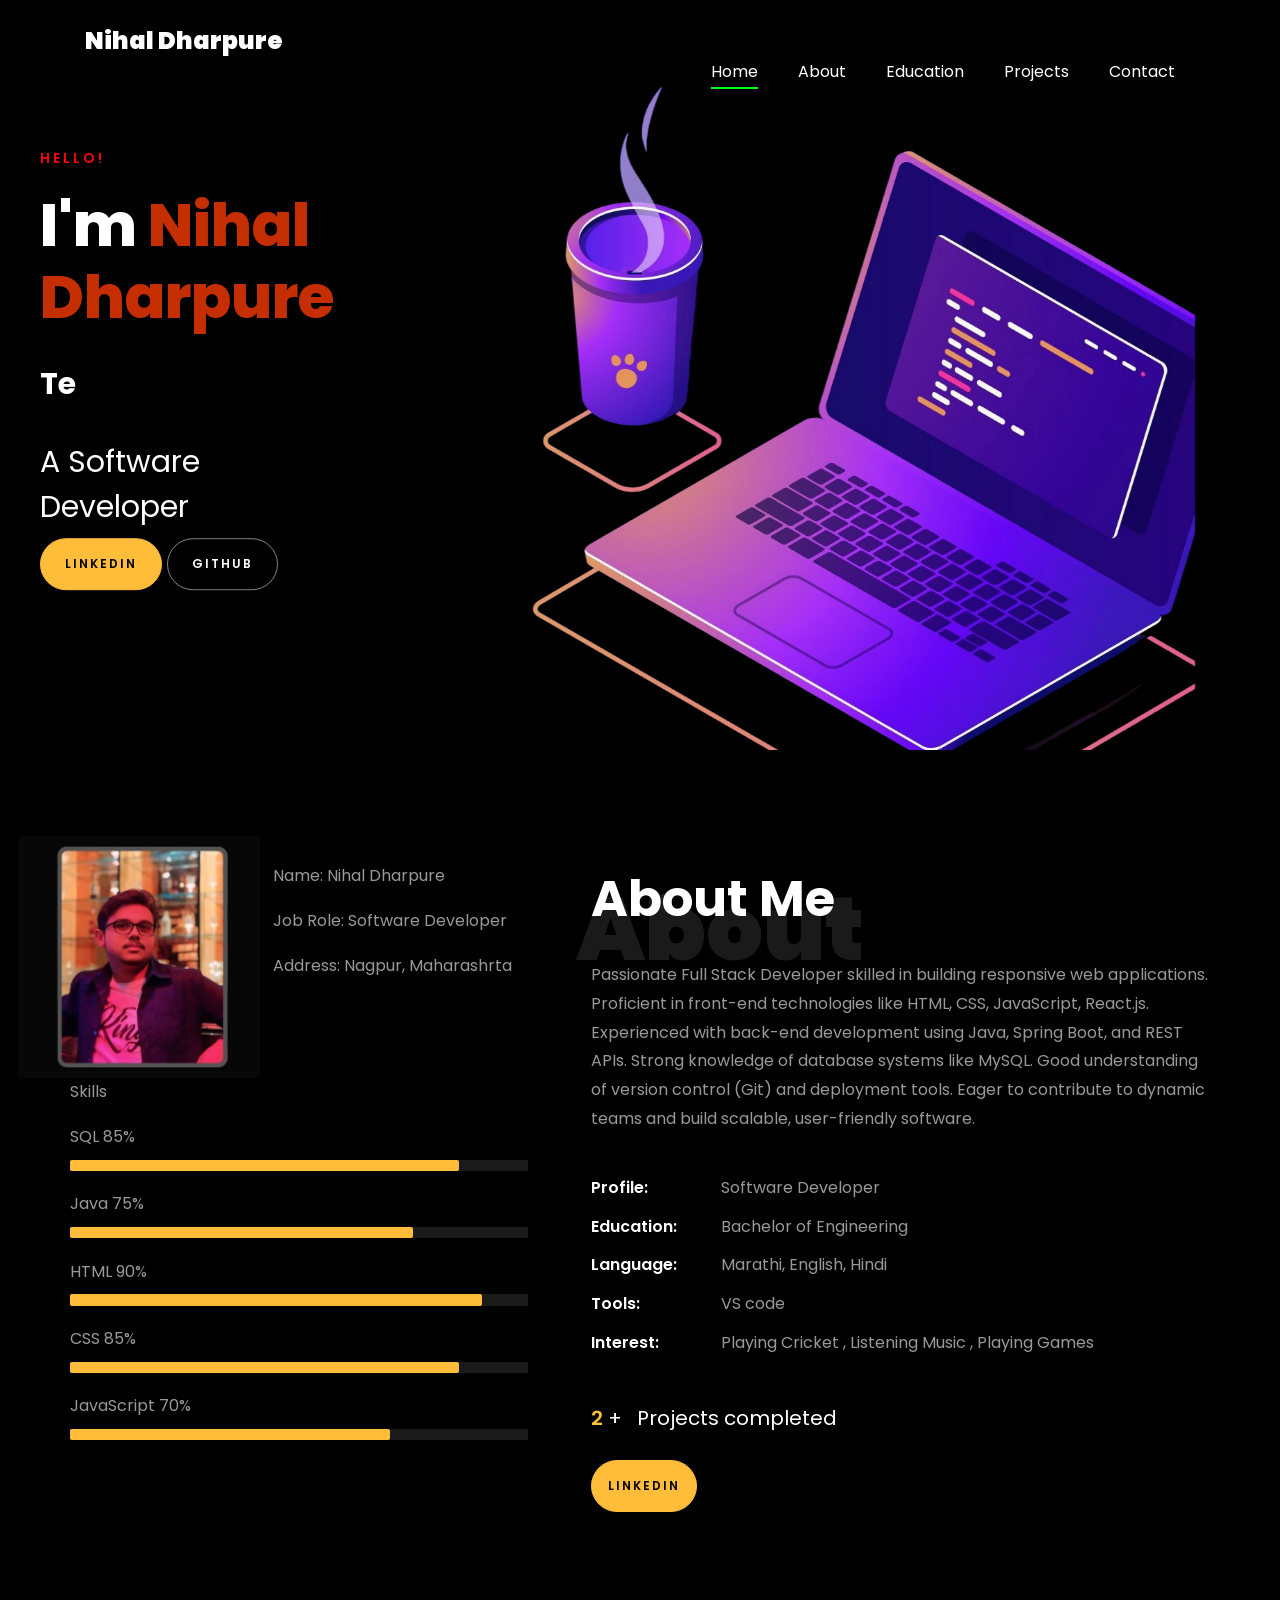
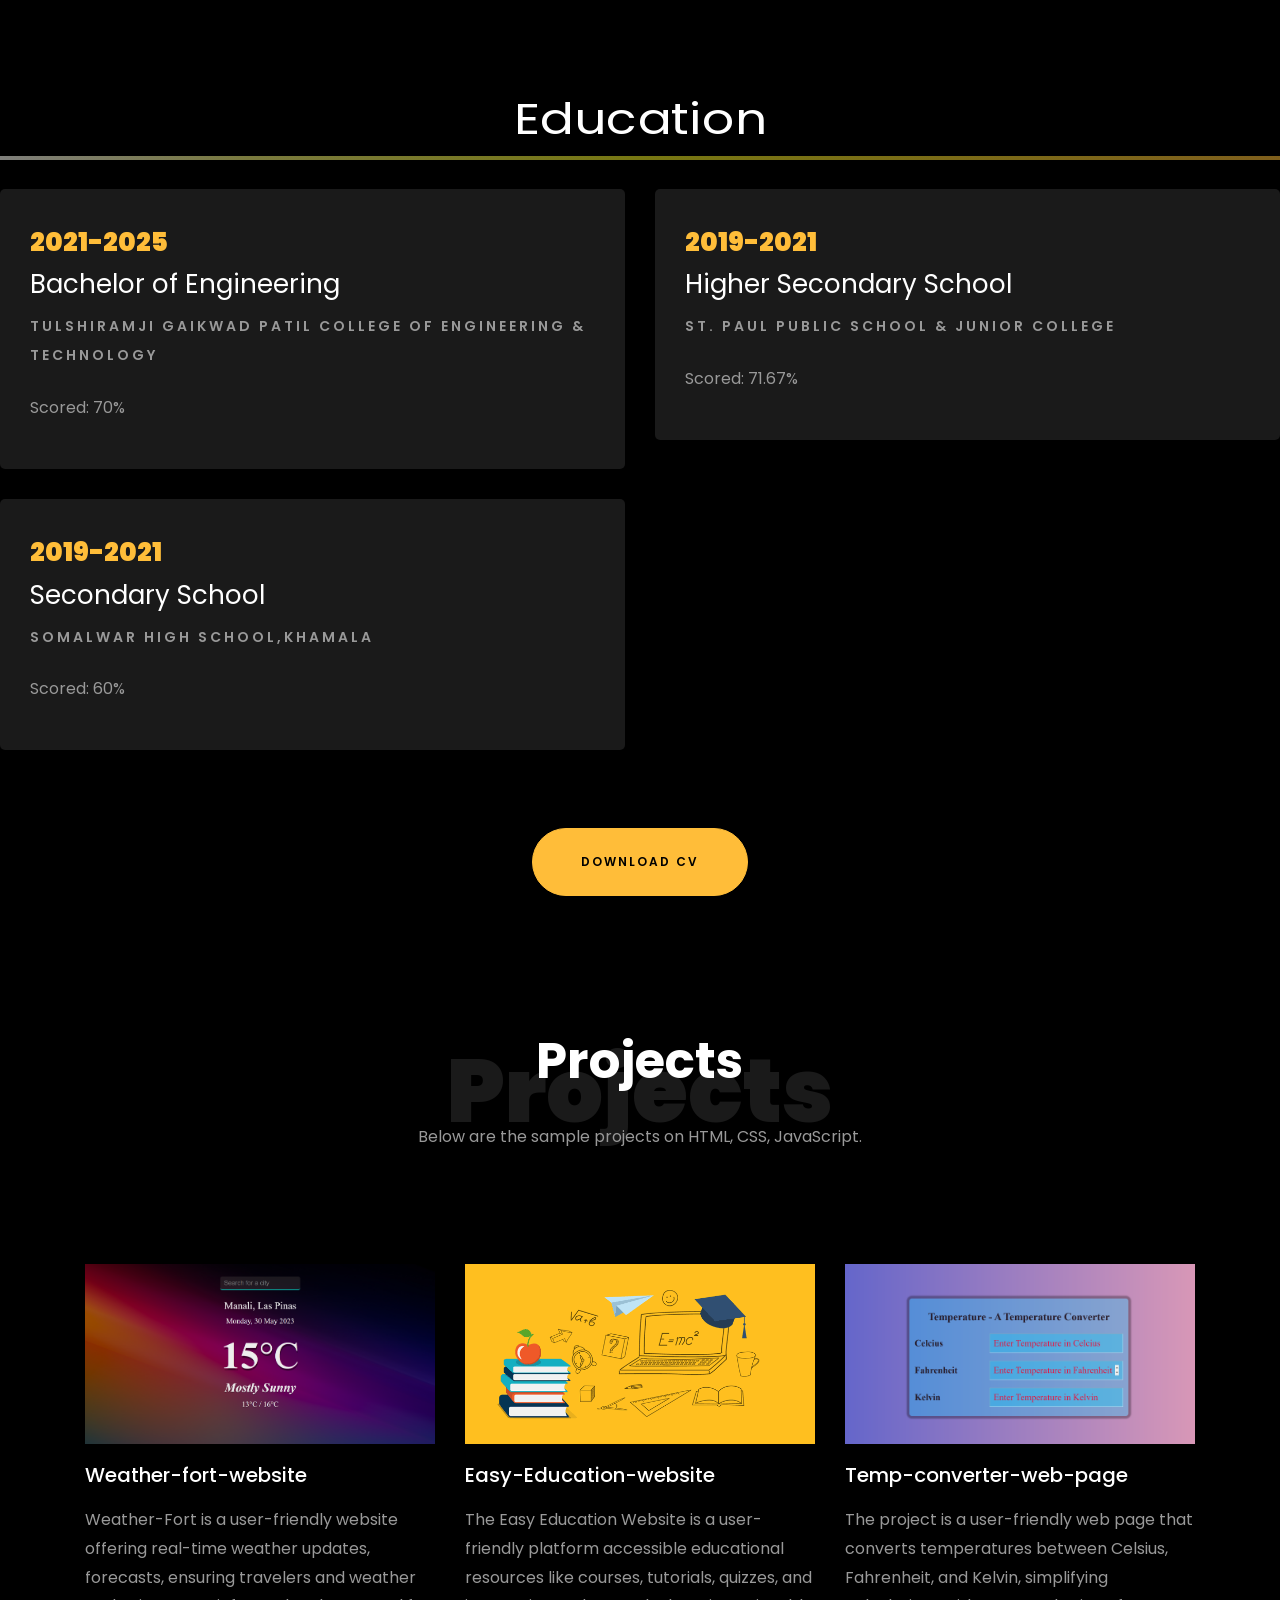
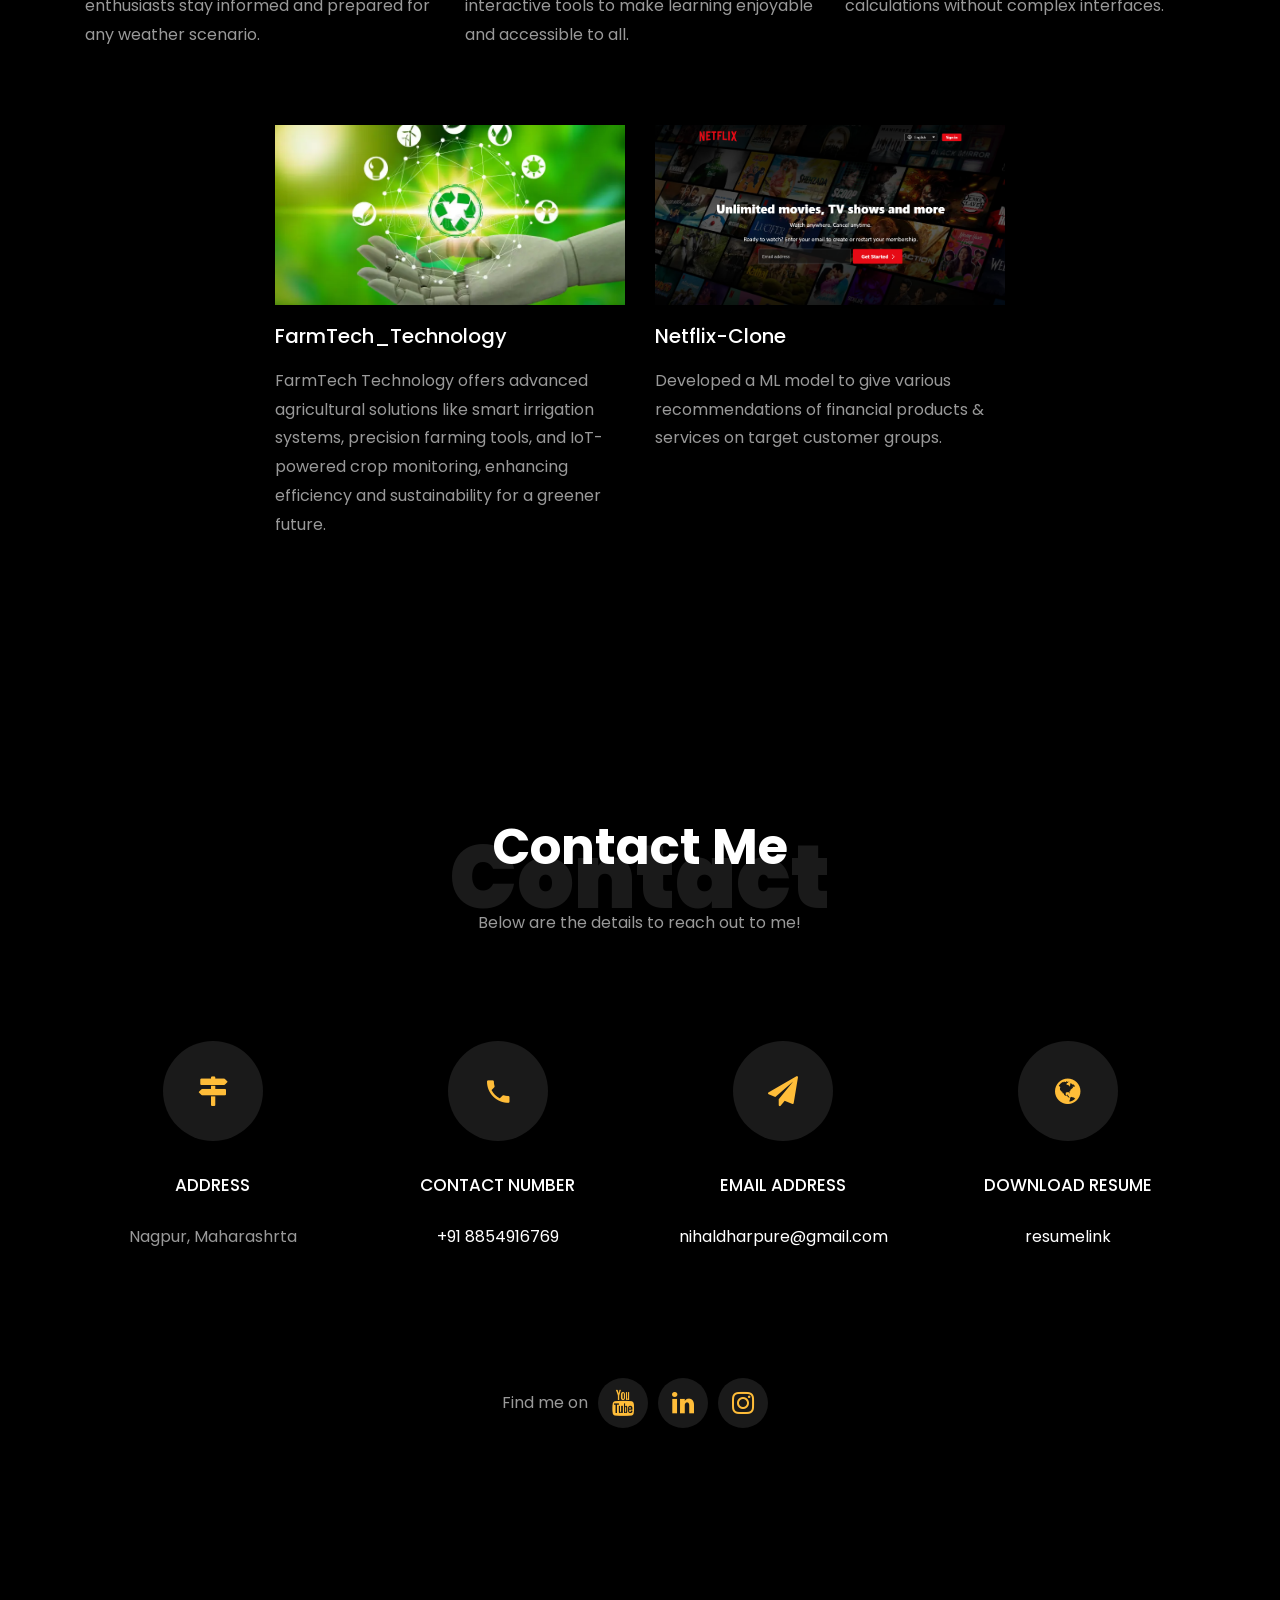
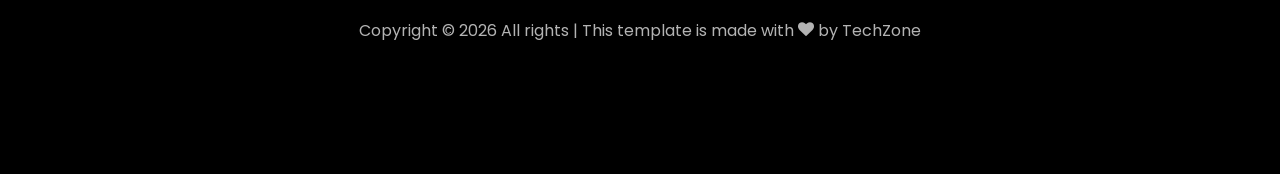
==== index.html @ bacde0ea "Add files via upload" ====
<!DOCTYPE html>
<html lang="en">

<head>
	<title>Nihal Portfolio</title>
	<meta charset="utf-8">
	<meta name="viewport" content="width=device-width, initial-scale=1, shrink-to-fit=no">
	<meta name="google-site-verification" content="wQb4mefDThi9GzYCFYG2hzi91iY2GNm4fwuXznkhZFE" />

	<link href="https://fonts.googleapis.com/css?family=Poppins:100,200,300,400,500,600,700,800,900" rel="stylesheet">

	<link rel="stylesheet" href="css/open-iconic-bootstrap.min.css">
	<link rel="stylesheet" href="css/animate.css">

	<link rel="stylesheet" href="css/owl.carousel.min.css">
	<link rel="stylesheet" href="css/owl.theme.default.min.css">
	<link rel="stylesheet" href="css/magnific-popup.css">

	<link rel="stylesheet" href="css/aos.css">

	<link rel="stylesheet" href="css/ionicons.min.css">

	<link rel="stylesheet" href="css/flaticon.css">
	<link rel="stylesheet" href="css/icomoon.css">
	<link rel="stylesheet" href="css/style.css">



	<style>
		/*====================================== ABOUT ======================================*/
		.about-mf .box-shadow-full {
			padding-top: 4rem;
			padding-bottom: 4rem;
		}

		.about-mf .about-img {
			margin-bottom: 2rem;
		}

		.about-mf .about-img img {
			margin-left: 10px;
		}

		.skill-mf .progress {
			/* background-color: #cde1f8; */
			margin: .5rem 0 1.2rem 0;
			border-radius: 0;
			height: .7rem;
		}

		.skill-mf .progress .progress-bar {
			height: .7rem;
			background-color: #ffbd39;
		}

		/* Animation styles */
		#typing-animation {
			position: relative;
			font-size: 30px;
			font-weight: bold;
			color: rgb(255, 255, 255);
			overflow: hidden;
			white-space: nowrap;
			animation: typing 3s steps(20, end) infinite;
		}

		#typing-animation:before {
			content: "";
			/* position: absolute; */
			top: 0;
			left: 0;
			width: 0;
			height: 100%;
			background-color: #ccc;
			animation: typing-cursor 0.5s ease-in-out infinite;
		}

		@keyframes typing {
			from {
				width: 0;
			}

			to {
				width: 100%;
			}
		}

		@keyframes typing-cursor {
			from {
				width: 5px;
			}

			to {
				width: 0;
			}
		}

		/* project image zoom effect */
		.zoom-effect {
			overflow: hidden;
			transition: transform 0.3s ease-out;
		}

		.zoom-effect:hover {
			transform: scale(1.1);
		}
	</style>
</head>

<body data-spy="scroll" data-target=".site-navbar-target" data-offset="300">


	<nav class="navbar navbar-expand-lg navbar-dark ftco_navbar ftco-navbar-light site-navbar-target" id="ftco-navbar">
		<div class="container">

			<a class="navbar-brand" href="index.html"> Nihal Dharpure </a>
			<!-- <i class="icon-heart color-danger" aria-hidden="true"></i> -->
			<button class="navbar-toggler js-fh5co-nav-toggle fh5co-nav-toggle" type="button" data-toggle="collapse"
				data-target="#ftco-nav" aria-controls="ftco-nav" aria-expanded="false" aria-label="Toggle navigation">
				<span class="oi oi-menu"></span> Menu
			</button>

			<div class="collapse navbar-collapse" id="ftco-nav">
				<ul class="navbar-nav nav ml-auto">
					<li class="nav-item"><a href="#home-section" class="nav-link"><span>Home</span></a></li><br>
					<li class="nav-item"><a href="#about-section" class="nav-link"><span>About</span></a></li><br>
					<li class="nav-item"><a href="#education-section" class="nav-link"><span>Education</span></a></li>
					<br>
					<li class="nav-item"><a href="#project-section" class="nav-link"><span>Projects</span></a></li><br>
					<li class="nav-item"><a href="#contact-section" class="nav-link"><span>Contact</span></a></li>
				</ul>
			</div>
		</div>
	</nav>
	<section id="home-section" class="hero">
		<div class="home-slider  owl-carousel">
			<div class="slider-item ">
				<div class="overlay"></div>
				<div class="container ">
					<div class="row d-md-flex no-gutters slider-text align-items-end justify-content-end"
						data-scrollax-parent="true">
						<div class="one-third js-fullheight order-md-last img"
							style="background-image:url(images/Software-img\ 2.png);">
							<div class="overlay"></div>
						</div>
						<div class="one-forth d-flex  align-items-center ftco-animate"
							data-scrollax=" properties: { translateY: '70%' }">
							<div class="text">
								<span class="subheading">Hello!</span>
								<h1 class="mb-4 mt-3">I'm <span>Nihal Dharpure</span></h1>
								<!-- Element to contain animated typing -->
								<span id="typing-animation"></span>
								<script>
									// Initialize the typing animation
									const typingAnimationElement = document.getElementById('typing-animation');
									// Create an array of typing text
									const typingTexts = [
										'Engineer  ',
										'Tech Programmer',
										'Software Developer',
										'Frontend Developer',
										'Full Stack Web Developer',
									];
									// Create a function to display the typing animation for a given text
									function playTypingAnimation(text) {
										// Loop through each character and add it to the element
										for (let i = 0; i < text.length; i++) {
											setTimeout(() => {
												typingAnimationElement.textContent += text[i];
											}, i * 200); // Increase the delay to slow down the typing animation
										}
										// Once the animation is complete, reset the text and start over
										setTimeout(() => {
											typingAnimationElement.textContent = '';
											playTypingAnimation(typingTexts[(typingTexts.indexOf(text) + 1) % typingTexts.length]);
										}, text.length * 200);
									}
									// Start the typing animation loop
									playTypingAnimation(typingTexts[0]);
								</script>
								<br>
								<br>
								<h2>A Software Developer</h2>
								<p><a href="https://linkedin.com/in/nihaldharpur"
										class="btn btn-primary py-3 px-4">LinkedIn</a>
									<a href="https://github.com/nihaldharpure"
										class="btn btn-white btn-outline-white py-3 px-4">GitHub</a>
								</p>
							</div>
						</div>
					</div>
				</div>
			</div>
		</div>
	</section>



	<section class="ftco-about img ftco-section ftco-no-pb" id="about-section">
		<div class="container">
			<div class="row">
				<div class="row d-flex align-items-stretch">
					<!-- <div class="row d-flex"> -->
					<div class="col-md-6 col-lg-5 d-flex">
						<div class="img-about img d-flex align-items-stretch">
							<div class="overlay">
								<div class="row">
									<div class="col-sm-6 col-md-5">
										<div class="about-img">
											<img src="images/Nihal-About-img.jpg" class="img-fluid rounded b-shadow-a"
												alt="">
										</div>
									</div>
									<!-- Details next to profile image -->
									<div class="col-sm-6 col-md-7">
										<div class="about-info">
											<p><span class="title-s">Name: </span> <span>Nihal Dharpure</span></p>
											<p><span class="title-s">Job Role: </span> <span>Software Developer</span>
											</p>
											<p><span class="title-s">Address: </span> <span>Nagpur, Maharashrta</span>
											</p>
										</div>
									</div>
								</div>
								<div class="skill-mf">
									<p class="title-s">Skills</p>
									<span>SQL</span> <span class="pull-right">85%</span>
									<div class="progress">
										<div class="progress-bar" role="progressbar" style="width: 85%;"
											aria-valuenow="85" aria-valuemin="0" aria-valuemax="100"></div>
									</div>

									<span>Java</span> <span class="pull-right">75%</span>
									<div class="progress">
										<div class="progress-bar" role="progressbar" style="width: 75%"
											aria-valuenow="75" aria-valuemin="0" aria-valuemax="100"></div>
									</div>

									<span>HTML</span> <span class="pull-right">90%</span>
									<div class="progress">
										<div class="progress-bar" role="progressbar" style="width: 90%"
											aria-valuenow="90" aria-valuemin="0" aria-valuemax="100"></div>
									</div>

									<span>CSS</span> <span class="pull-right">85%</span>
									<div class="progress">
										<div class="progress-bar" role="progressbar" style="width: 85%"
											aria-valuenow="85" aria-valuemin="0" aria-valuemax="100"></div>
									</div>

									<span>JavaScript</span> <span class="pull-right">70%</span>
									<div class="progress">
										<div class="progress-bar" role="progressbar" style="width: 70%"
											aria-valuenow="70" aria-valuemin="0" aria-valuemax="100"></div>
									</div>
								</div>
							</div>
						</div>
					</div>

					<div class="col-md-6 col-lg-7 pl-lg-5 pb-5">
						<div class="row justify-content-start pb-3">
							<div class="col-md-12 heading-section ftco-animate">
								<h1 class="big">About</h1>
								<h2 class="mb-4">About Me</h2>
								<p>Passionate Full Stack Developer skilled in building responsive web applications.
									Proficient in front-end technologies like HTML, CSS, JavaScript, React.js.
									Experienced with back-end development using Java, Spring Boot, and REST APIs.
									Strong knowledge of database systems like MySQL.
									Good understanding of version control (Git) and deployment tools.
									Eager to contribute to dynamic teams and build scalable, user-friendly software.
								</p>
								<ul class="about-info mt-4 px-md-0 px-2">
									<li class="d-flex"><span>Profile:</span> <span>Software Developer</span></li>
									<li class="d-flex"><span>Education:</span> <span>Bachelor of Engineering</span></li>
									<li class="d-flex"><span>Language:</span> <span>Marathi, English, Hindi</span></li>
									<li class="d-flex"><span> Tools:</span> <span>VS code</span></li>
									<li class="d-flex"><span>Interest:</span> <span>Playing Cricket , Listening Music ,
											Playing Games </span></li>
								</ul>
							</div>
						</div>

						<div class="counter-wrap ftco-animate d-flex mt-md-3">
							<div class="text">
								<p class="mb-4">
									<span class="number" data-number="10">0</span> <span>+</span>
									<span>&nbsp; Projects completed</span>
								</p>
							
								</h6>
								<p><a href="https://linkedin.com/in/nihaldharpur"
										class="btn btn-primary py-3 px-3">LinkedIn</a></p>
							</div>
						</div>
					</div>
				</div>
			</div>
		</div>
	</section>

	<section class="ftco-section ftco-no-pb" id="education-section">
		<div class="row">
			<h1 class="big-4">Education</h1>
			<div class="underline"></div>
		</div>
		<br>

		<div class="row">
			<div class="col-md-6">
				<div class="resume-wrap ftco-animate">
					<span class="date">2021-2025</span>
					<h2>Bachelor of Engineering</h2>
					<span class="position">Tulshiramji Gaikwad Patil College of Engineering & Technology</span>
					<p class="mt-4">Scored: 70%</p>
				</div>
			</div>

			<div class="col-md-6">
				<div class="resume-wrap ftco-animate">
					<span class="date">2019-2021</span>
					<h2>Higher Secondary School</h2>
					<span class="position">ST. Paul Public School & Junior College</span>
					<p class="mt-4">Scored: 71.67%</p>
				</div>
			</div>

			<div class="col-md-6">
				<div class="resume-wrap ftco-animate">
					<span class="date">2019-2021</span>
					<h2> Secondary School</h2>
					<span class="position">Somalwar High School,Khamala</span>
					<p class="mt-4">Scored: 60%</p>
				</div>
			</div>
		</div>

		<div class="row justify-content-center mt-5">
			<div class="col-md-6 text-center ftco-animate">
				<p><a href="https://drive.google.com/file/d/1N-YKaVZnh9N8dNSkDrEl505l-NC6AlPC/view?usp=sharing"
						class="btn btn-primary py-4 px-5">Download CV</a></p>
			</div>
		</div>
		</div>
	</section>



	<section class="ftco-section" id="project-section">
		<div class="container">
			<div class="row justify-content-center mb-5 pb-5">
				<div class="col-md-7 heading-section text-center ftco-animate">
					<h1 class="big big-2">Projects</h1>
					<h2 class="mb-4">Projects</h2>
					<p>Below are the sample projects on HTML, CSS, JavaScript.</p>
				</div>
			</div>
			<div class="row d-flex">
				<div class="col-md-4 d-flex ftco-animate">
					<div class="blog-entry justify-content-end">
						<a href="https://nihaldharpure.github.io/Weather-fort-website/" class="block-20 zoom-effect"
							style="background-image: url('images/proj1.png');">
						</a>
						<div class="text mt-3 float-right d-block">

							<h3 class="heading"><a
									href="https://github.com/nihaldharpure/Weather-fort-website">Weather-fort-website</a>
							</h3>
							<p>Weather-Fort is a user-friendly website offering real-time weather updates, forecasts,
								ensuring travelers and weather enthusiasts stay informed and prepared for any weather
								scenario.</p>
						</div>
					</div>
				</div>
				<div class="col-md-4 d-flex ftco-animate">
					<div class="blog-entry justify-content-end">
						<a href="https://github.com/nihaldharpure/Easy-Education-website" class="block-20 zoom-effect"
							style="background-image: url('images/proj2.webp');">
						</a>
						<div class="text mt-3 float-right d-block">

							<h3 class="heading"><a
									href="https://github.com/nihaldharpure/Easy-Education-website">Easy-Education-website</a>
							</h3>
							<p>The Easy Education Website is a user-friendly platform accessible educational
								resources like courses, tutorials, quizzes, and interactive tools to make learning
								enjoyable and accessible to all.</p>
						</div>
					</div>
				</div>
				<div class="col-md-4 d-flex ftco-animate">
					<div class="blog-entry">
						<a href="https://nihaldharpure.github.io/Temp-converter-web-page/" class="block-20 zoom-effect"
							style="background-image: url('images/proj3.png');">
						</a>
						<div class="text mt-3 float-right d-block">

							<h3 class="heading"><a
									href="https://github.com/nihaldharpure/Temp-converter-web-page">Temp-converter-web-page</a>
							</h3>
							<p>The project is a user-friendly web page that converts temperatures between Celsius,
								Fahrenheit, and Kelvin, simplifying calculations without complex interfaces.</p>
						</div>
					</div>
				</div>
			</div>
			<br>
			<!-- added justify-content-center to center align the last two projects -->
			<div class="row d-flex justify-content-center">
				<div class="col-md-4 d-flex ftco-animate">
					<div class="blog-entry justify-content-end">
						<a href="https://nihaldharpure.github.io/FarmTech_Technology/" class="block-20 zoom-effect"
							style="background-image: url('images/proj4.webp');">
						</a>
						<div class="text mt-3 float-right d-block">
							<h3 class="heading"><a
									href="https://github.com/nihaldharpure/FarmTech_Technology">FarmTech_Technology</a>
							</h3>
							<p>FarmTech Technology offers advanced agricultural solutions like smart irrigation systems,
								precision farming tools, and IoT-powered crop monitoring, enhancing efficiency and
								sustainability for a greener future.</p>
						</div>
					</div>
				</div>
				<div class="col-md-4 d-flex ftco-animate">
					<div class="blog-entry justify-content-end">
						<a href="https://nihaldharpure.github.io/Netflix-Clone/" class="block-20 zoom-effect"
							style="background-image: url('images/proj5.png');">
						</a>
						<div class="text mt-3 float-right d-block">
							<h3 class="heading"><a
									href="https://github.com/nihaldharpure/Netflix-Clone">Netflix-Clone</a></h3>
							<p>Developed a ML model to give various recommendations of financial products &amp; services
								on target customer groups.</p>
						</div>
					</div>
				</div>
			</div>
		</div>

	</section>

	<section class="ftco-section contact-section ftco-no-pb" id="contact-section">
		<div class="container">
			<div class="row justify-content-center mb-5 pb-3">
				<div class="col-md-7 heading-section text-center ftco-animate">
					<h1 class="big big-2">Contact</h1>
					<h2 class="mb-4">Contact Me</h2>
					<p>Below are the details to reach out to me!</p>
				</div>
			</div>

			<div class="row d-flex contact-info mb-5">
				<div class="col-md-6 col-lg-3 d-flex ftco-animate">
					<div class="align-self-stretch box p-4 text-center">
						<div class="icon d-flex align-items-center justify-content-center">
							<span class="icon-map-signs"></span>
						</div>
						<h3 class="mb-4">Address</h3>
						<p>Nagpur, Maharashrta</p>
					</div>
				</div>
				<div class="col-md-6 col-lg-3 d-flex ftco-animate">
					<div class="align-self-stretch box p-4 text-center">
						<div class="icon d-flex align-items-center justify-content-center">
							<span class="icon-phone2"></span>
						</div>
						<h3 class="mb-4">Contact Number</h3>
						<p><a href="tel://8854916769">+91 8854916769</a></p>
					</div>
				</div>
				<div class="col-md-6 col-lg-3 d-flex ftco-animate">
					<div class="align-self-stretch box p-4 text-center">
						<div class="icon d-flex align-items-center justify-content-center">
							<span class="icon-paper-plane"></span>
						</div>
						<h3 class="mb-4">Email Address</h3>
						<p><a href="mailto:info@yoursite.com">nihaldharpure@gmail.com</a></p>
					</div>

				</div>
				<div class="col-md-6 col-lg-3 d-flex ftco-animate">
					<div class="align-self-stretch box p-4 text-center">
						<div class="icon d-flex align-items-center justify-content-center">
							<span class="icon-globe"></span>
						</div>
						<h3 class="mb-4">Download Resume</h3>
						<p><a
								href="https://drive.google.com/file/d/1N-YKaVZnh9N8dNSkDrEl505l-NC6AlPC/view?usp=sharing">resumelink</a>
						</p>
					</div>
				</div>

				<div class="container">
					<br>
					<br>
					<div class="row justify-content-center">
						<div class="col-md-7 ftco-animate text-center">
						</div>
					</div>
					<br>
					<ul class="ftco-footer-social list-unstyled d-flex justify-content-center align-items-center mb-0">
						<li class="ftco-animate normal-txt">Find me on </li>
						<li class="ftco-animate"><a href="https://www.youtube.com/@nihaldharpure6897"><span
									class="icon-youtube"></span></a></li>
						<li class="ftco-animate"><a href="www.linkedin.com/in/nihaldharpur"><span
									class="icon-linkedin"></span></a></li>
						<li class="ftco-animate"><a href="https://www.instagram.com/nihal_dharpure_"><span
									class="icon-instagram"></span></a></li>
					</ul>
					<br>
				</div>
			</div>
	</section>

	<footer class="ftco-footer ftco-section">
		<div class="container">
			<div class="row">
				<div class="col-md-12 text-center">

					<p><!-- Link back to Colorlib can't be removed. Template is licensed under CC BY 3.0. -->
						Copyright &copy;
						<script>document.write(new Date().getFullYear());</script> All rights | This template
						is made with <i class="icon-heart color-danger" aria-hidden="true"></i> by TechZone
						<!-- Link back to Colorlib can't be removed. Template is licensed under CC BY 3.0. -->
					</p>
				</div>
			</div>
		</div>
	</footer>
	<!-- loader -->
	<div id="ftco-loader" class="show fullscreen"><svg class="circular" width="48px" height="48px">
			<circle class="path-bg" cx="24" cy="24" r="22" fill="none" stroke-width="4" stroke="#eeeeee" />
			<circle class="path" cx="24" cy="24" r="22" fill="none" stroke-width="4" stroke-miterlimit="10"
				stroke="#F96D00" />
		</svg>
	</div>
	<script src="js/jquery.min.js"></script>
	<script src="js/jquery-migrate-3.0.1.min.js"></script>
	<script src="js/popper.min.js"></script>
	<script src="js/bootstrap.min.js"></script>
	<script src="js/jquery.easing.1.3.js"></script>
	<script src="js/jquery.waypoints.min.js"></script>
	<script src="js/jquery.stellar.min.js"></script>
	<script src="js/owl.carousel.min.js"></script>
	<script src="js/jquery.magnific-popup.min.js"></script>
	<script src="js/aos.js"></script>
	<script src="js/jquery.animateNumber.min.js"></script>
	<script src="js/scrollax.min.js"></script>
	<script src="js/main.js"></script>
</body>

</html>
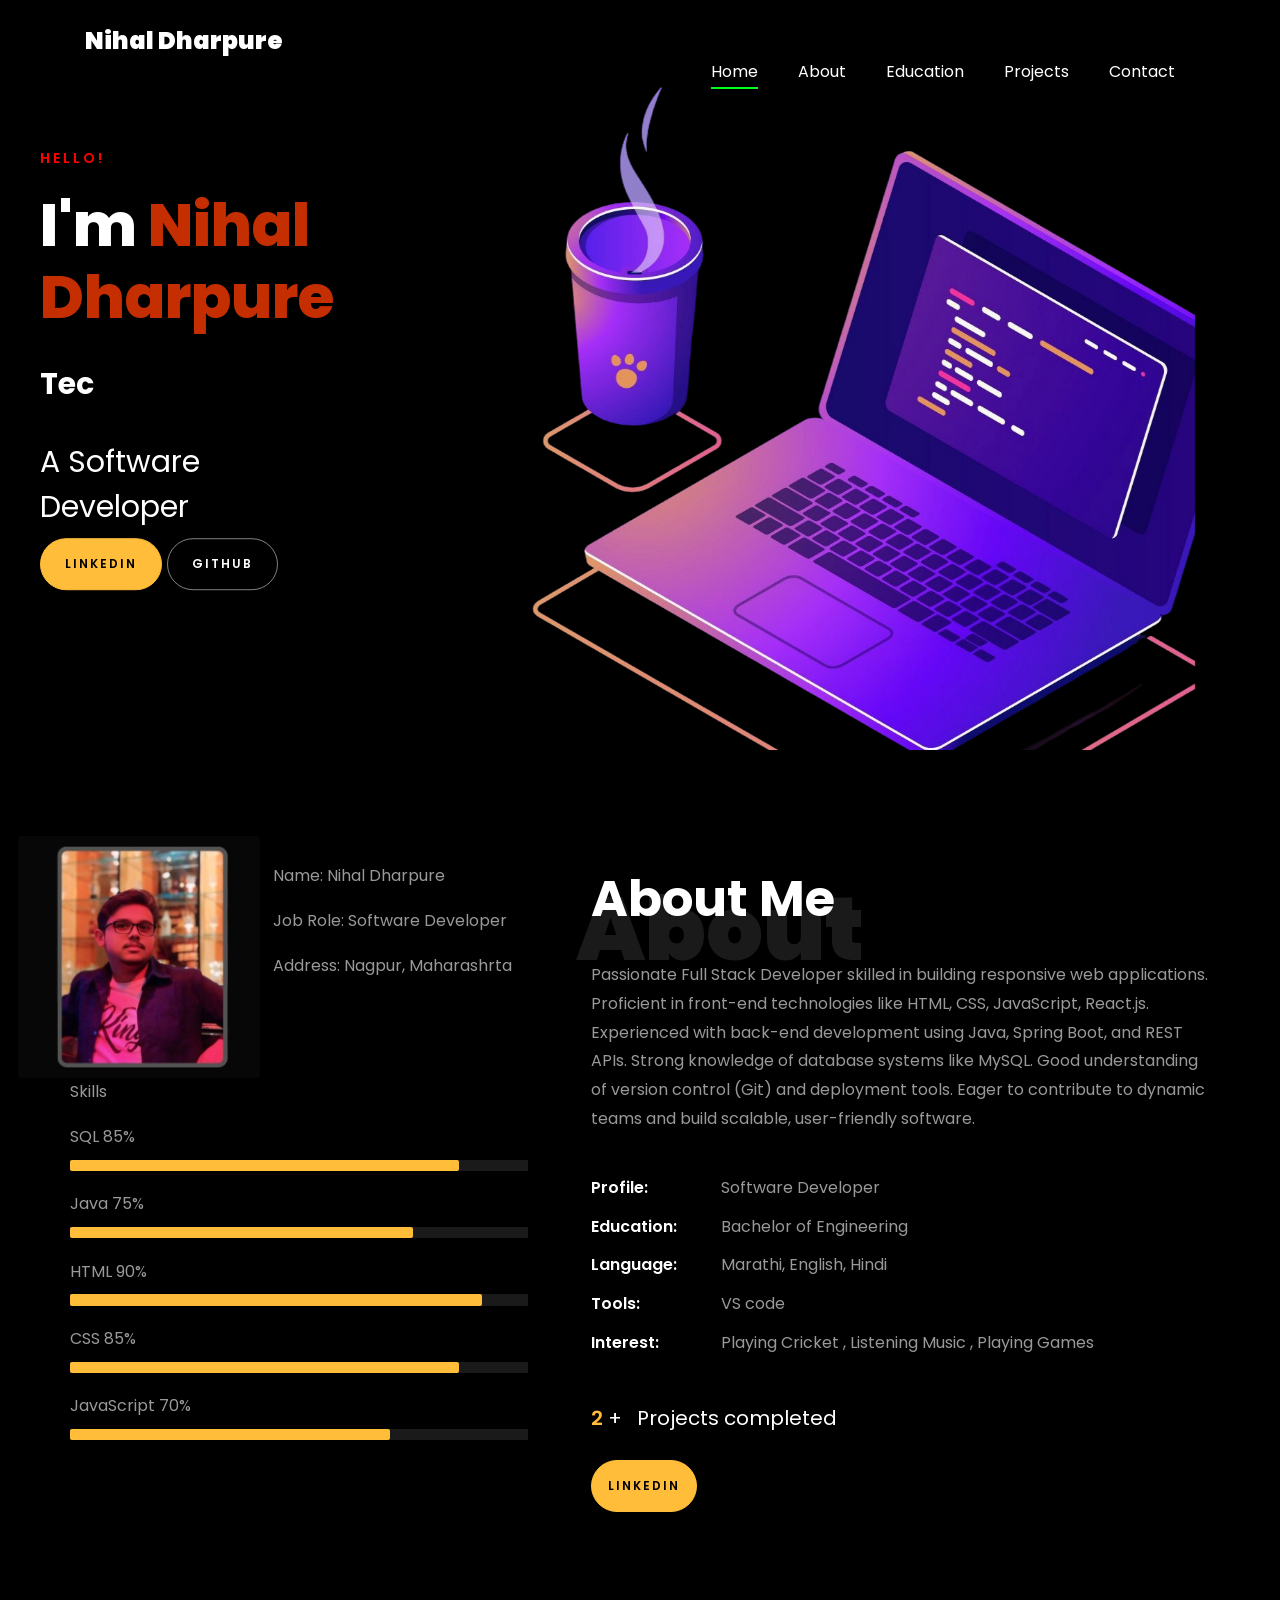
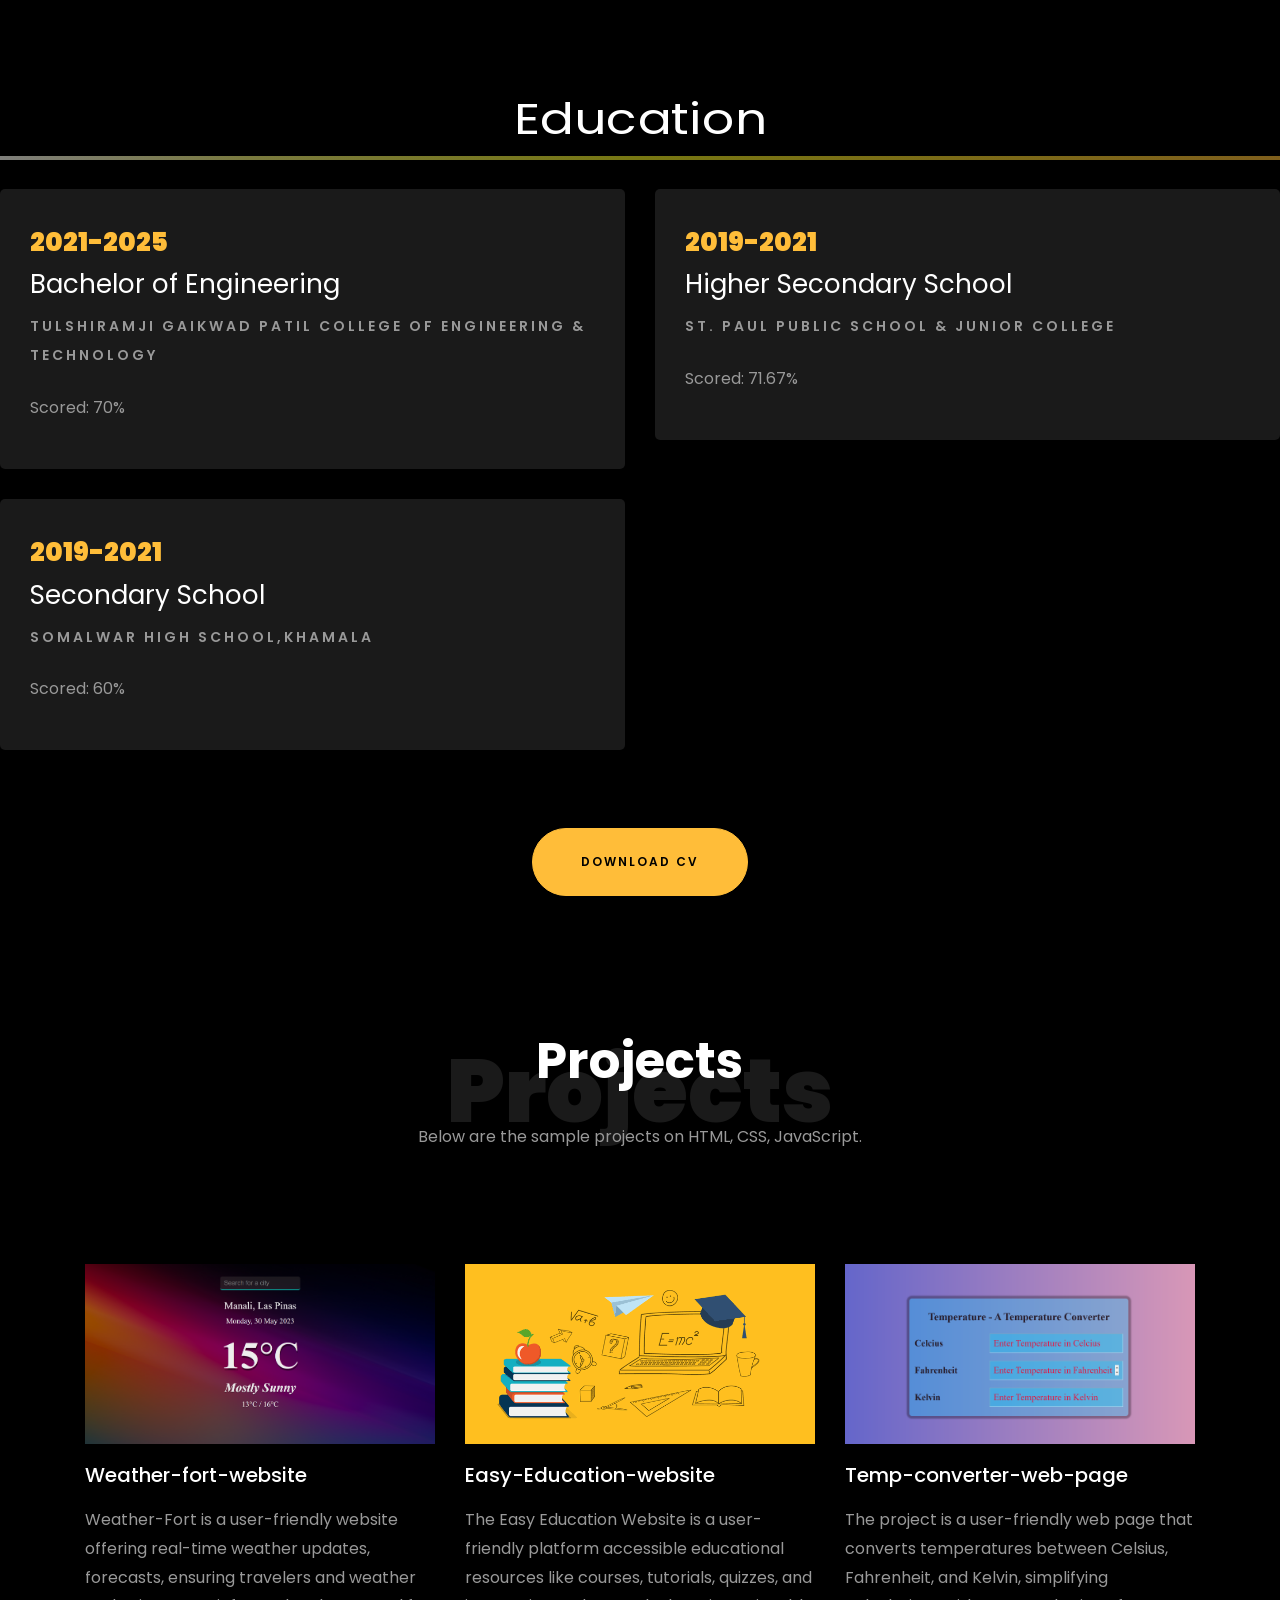
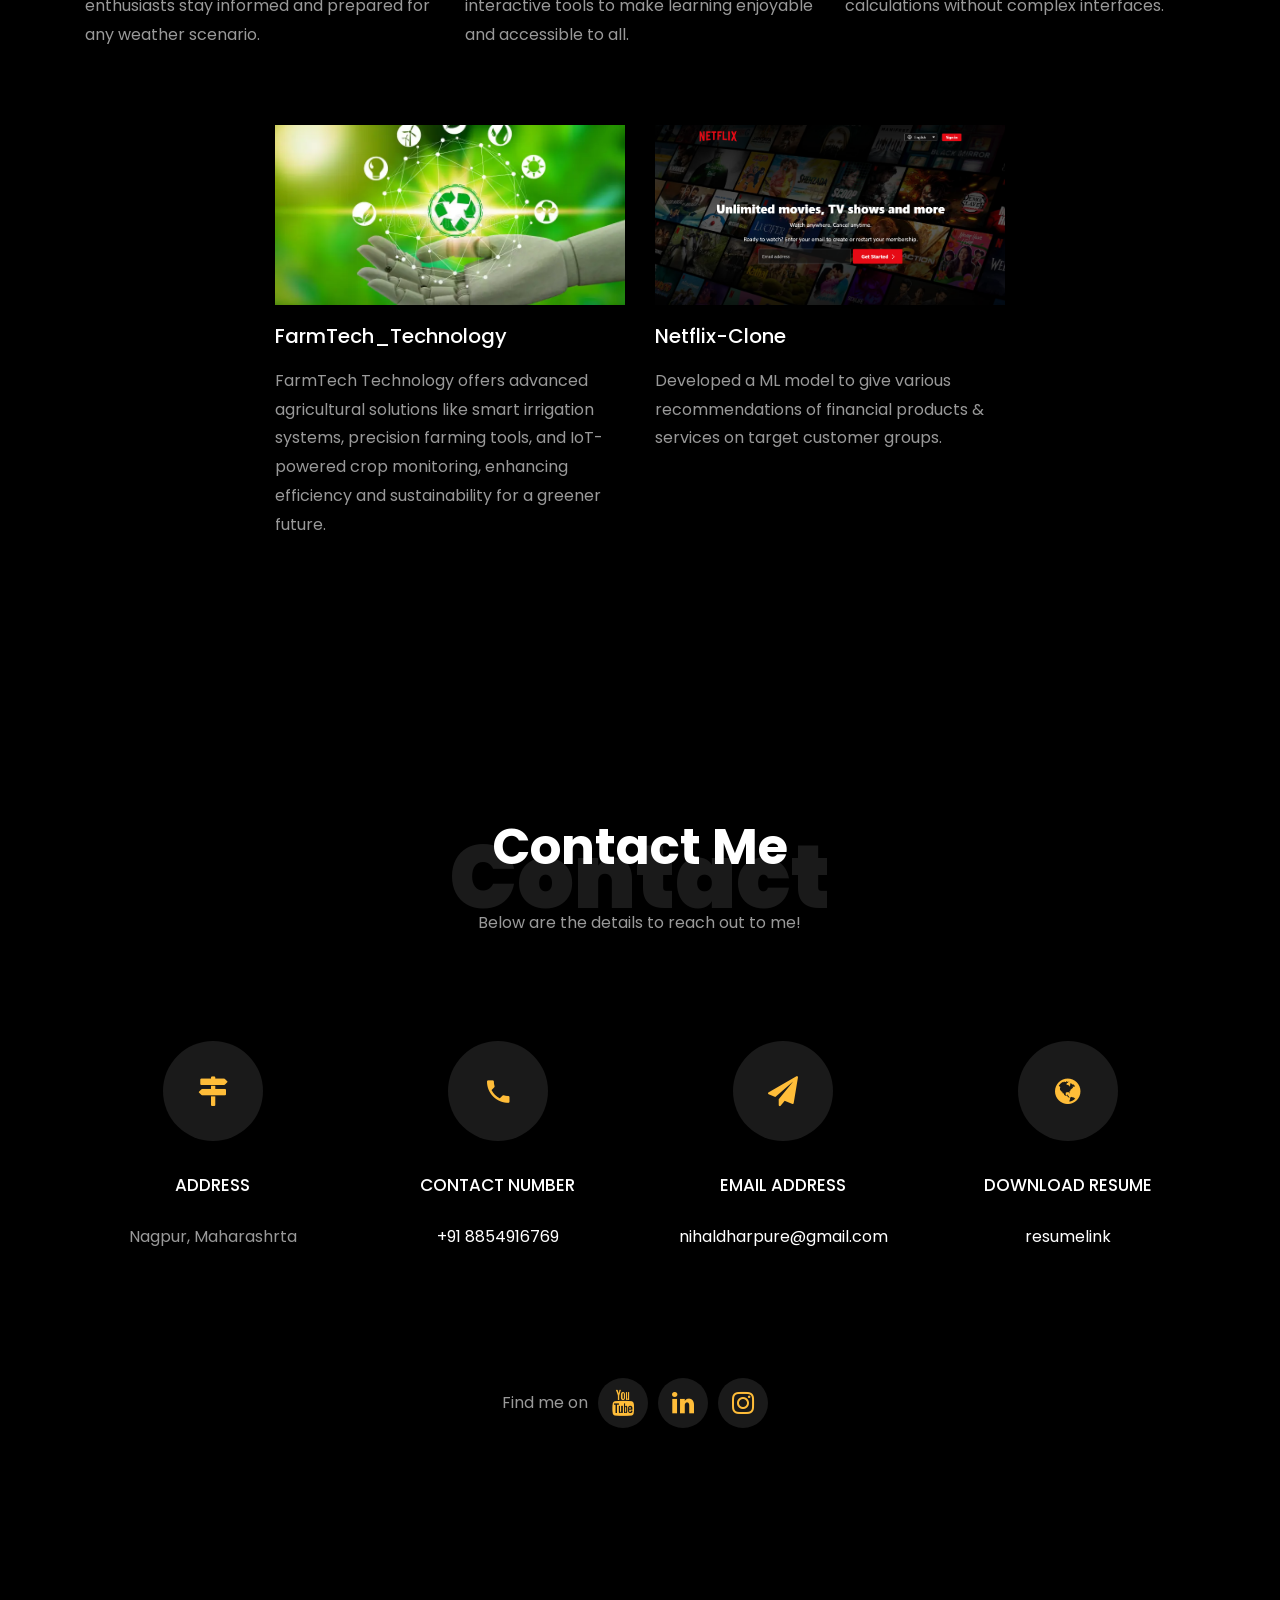
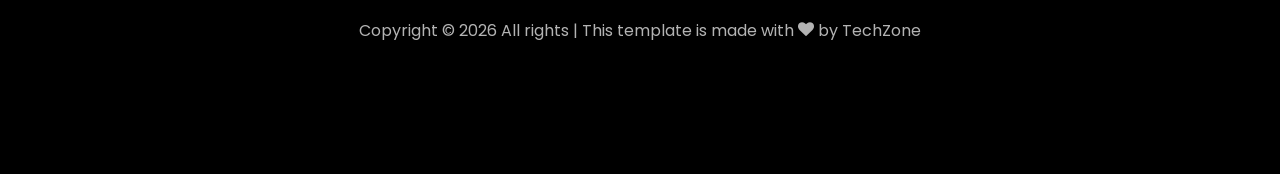
==== commit c0300a87: "Update index.html" ====
--- a/index.html
+++ b/index.html
@@ -337,7 +337,7 @@
 
 		<div class="row justify-content-center mt-5">
 			<div class="col-md-6 text-center ftco-animate">
-				<p><a href="https://drive.google.com/file/d/1N-YKaVZnh9N8dNSkDrEl505l-NC6AlPC/view?usp=sharing"
+				<p><a href="https://drive.google.com/file/d/1kLLyDADGix1uyQpzCoUHo6wz2REtGaJG/view?usp=sharing"
 						class="btn btn-primary py-4 px-5">Download CV</a></p>
 			</div>
 		</div>
@@ -550,4 +550,4 @@
 	<script src="js/main.js"></script>
 </body>
 
-</html>+</html>
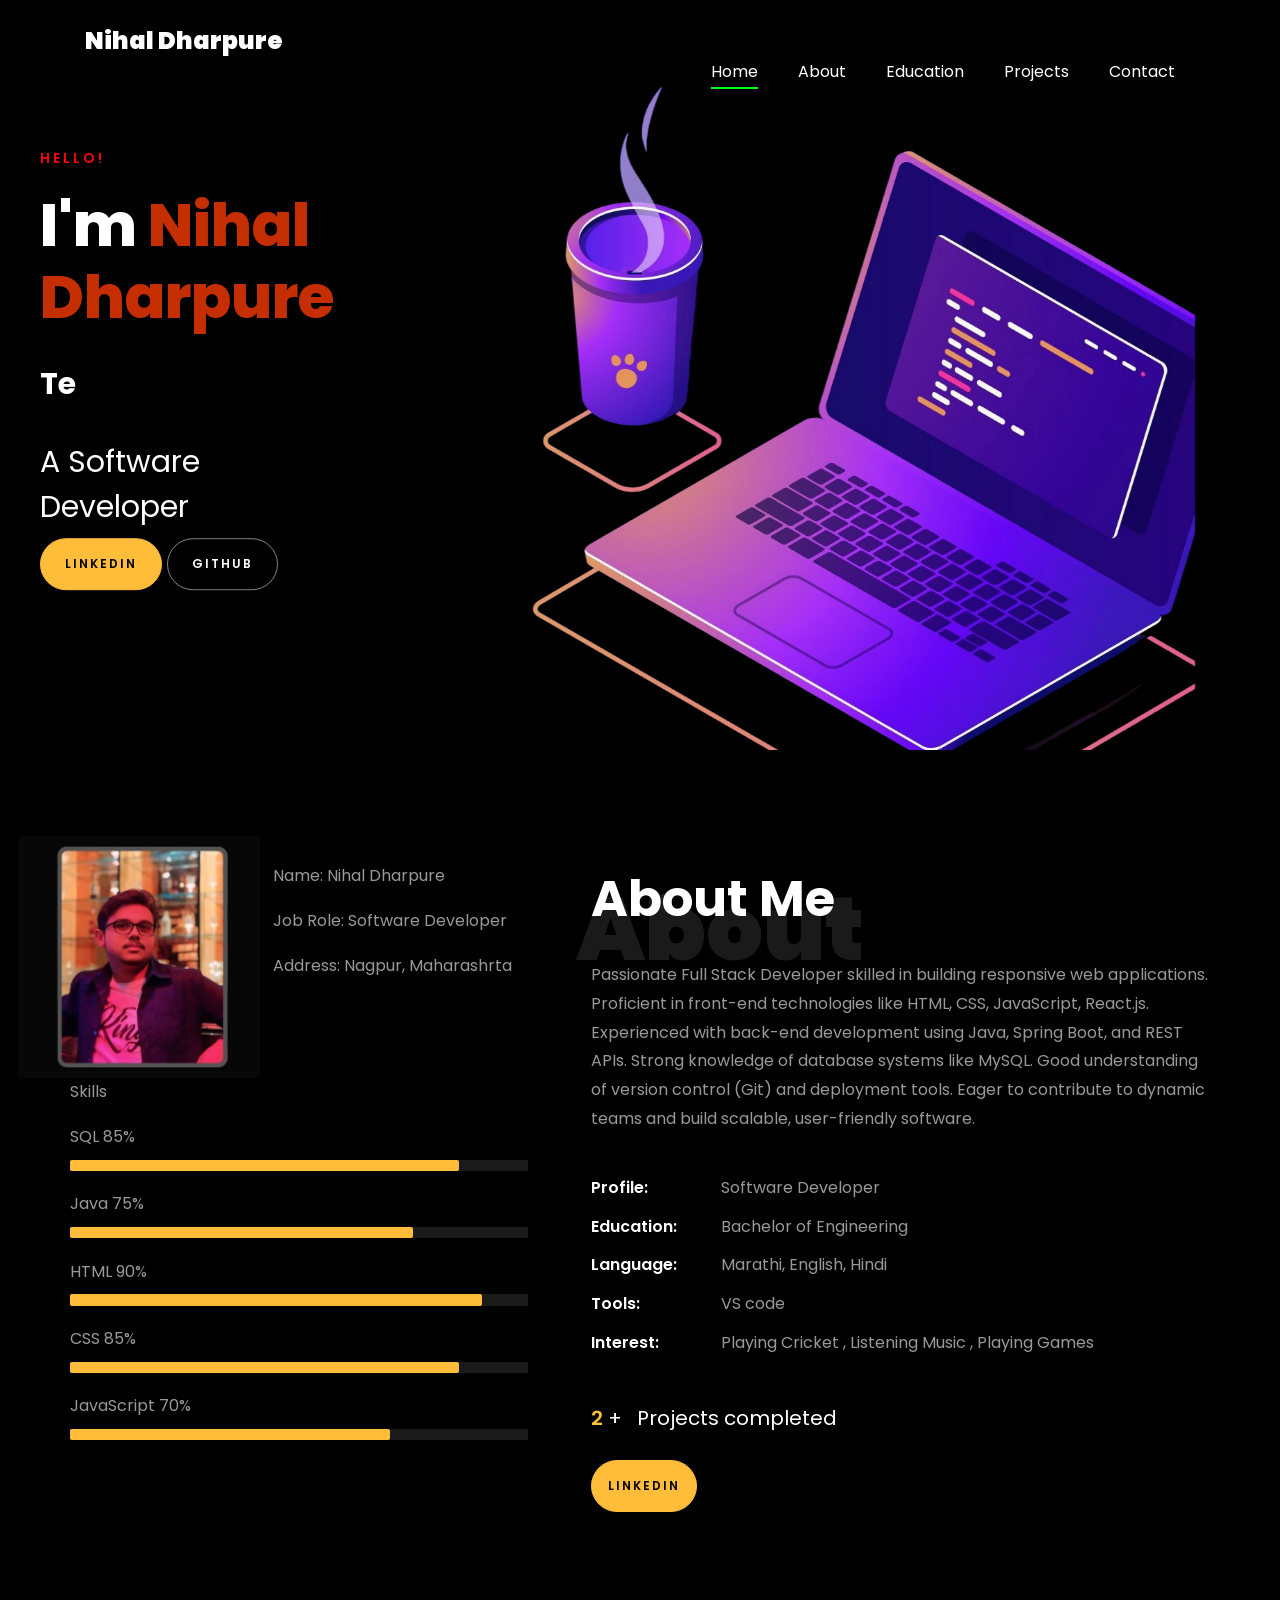
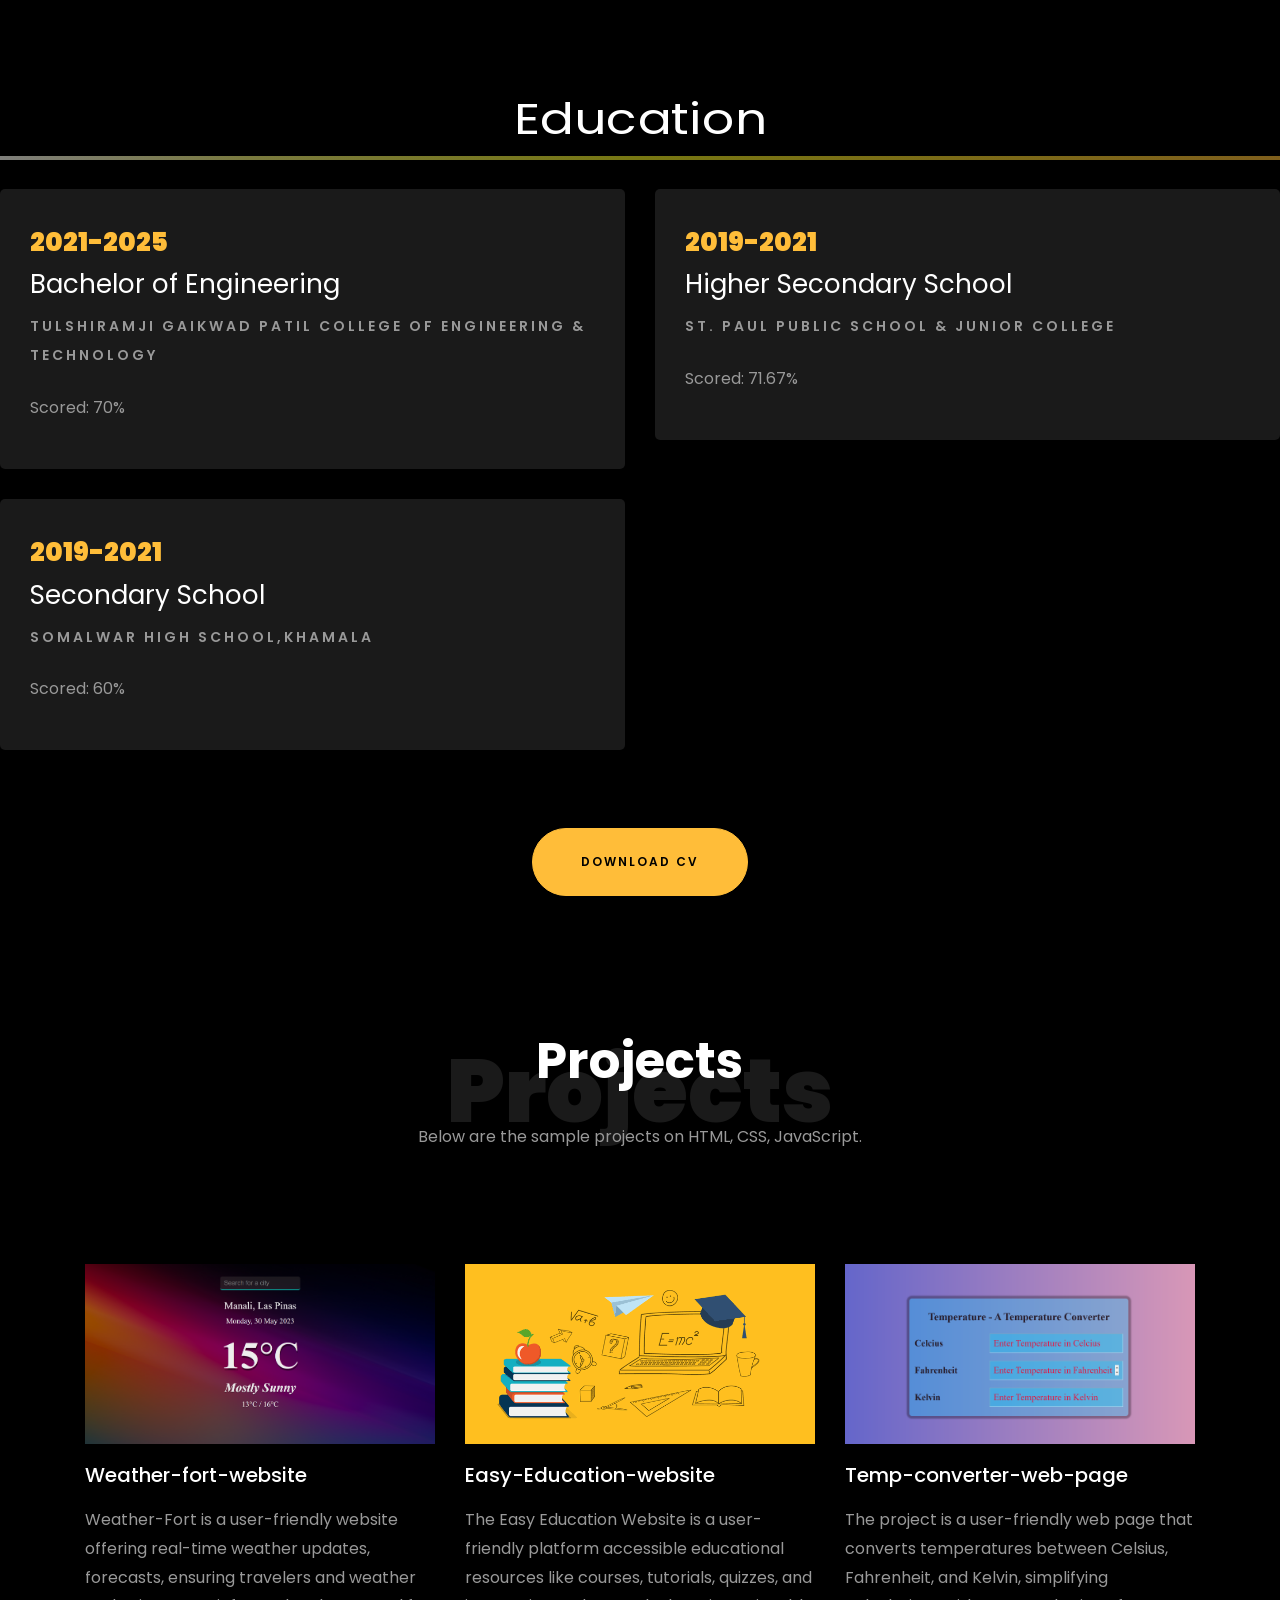
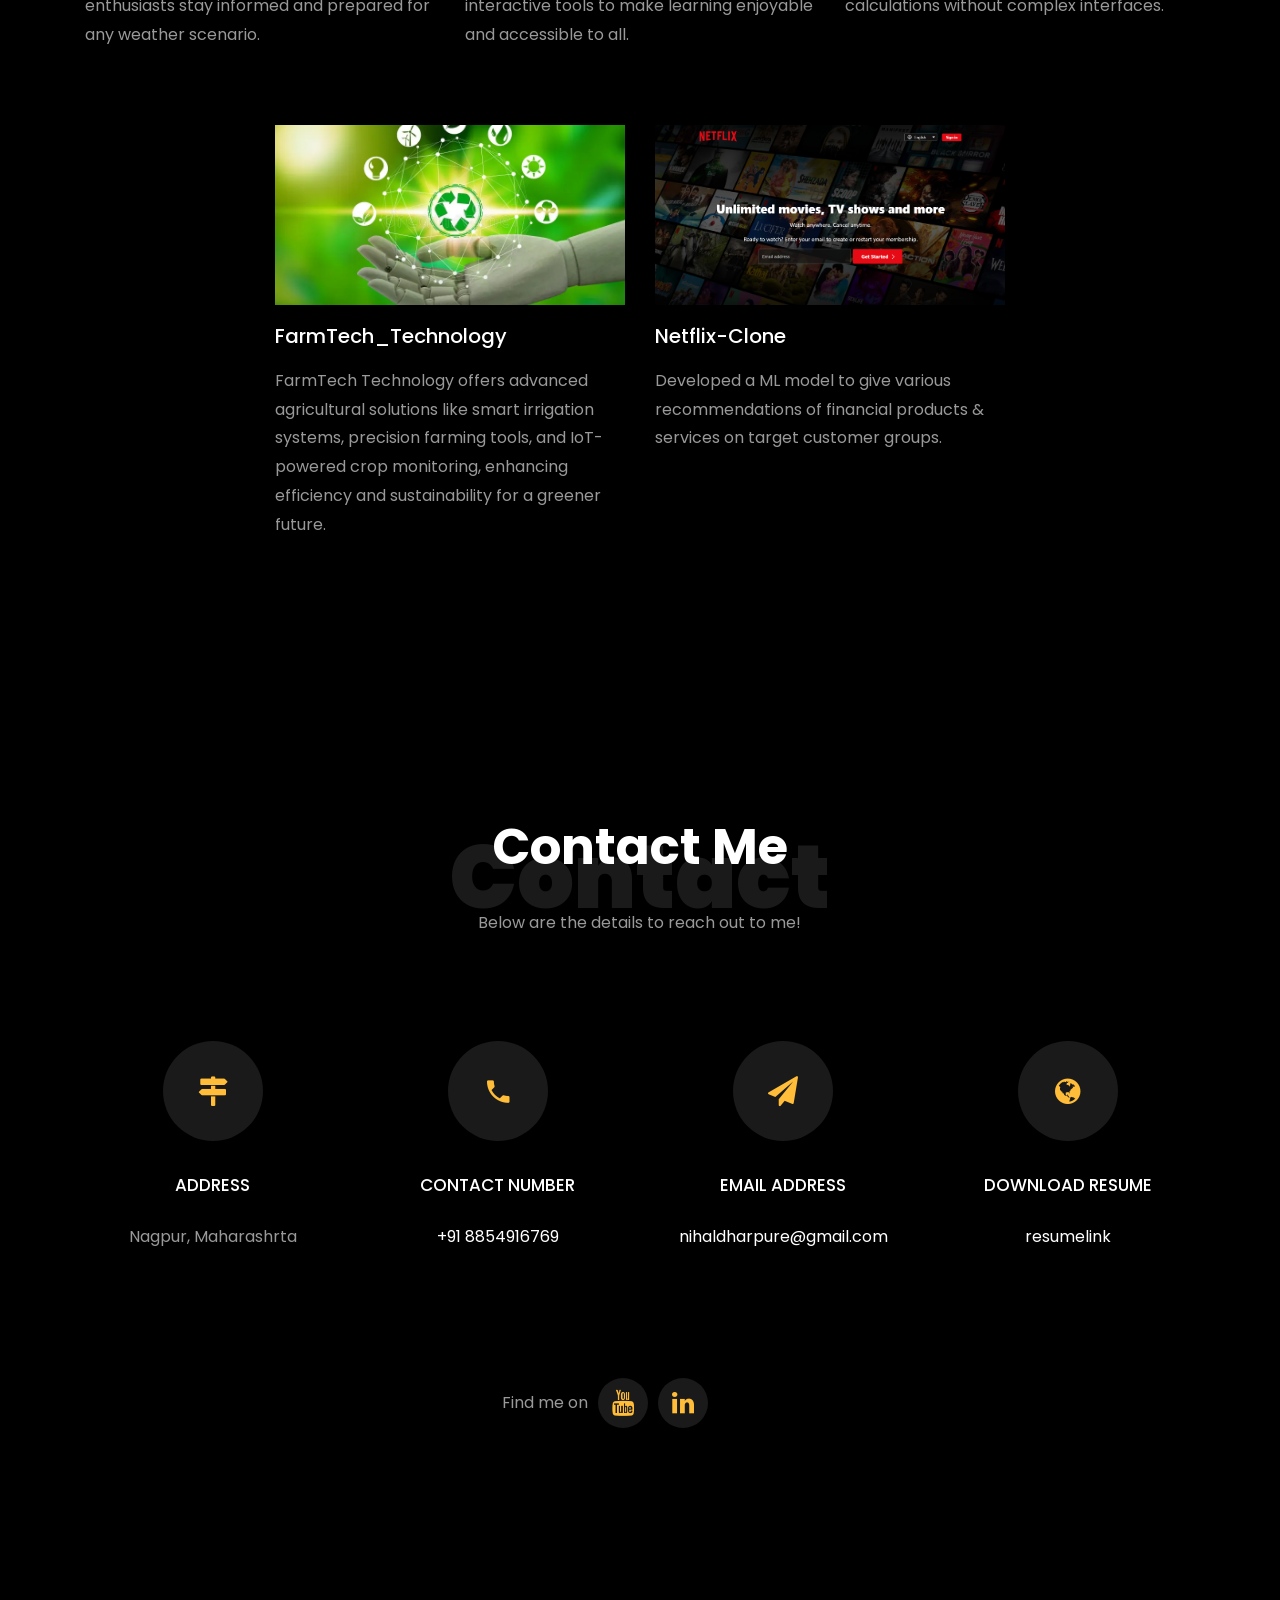
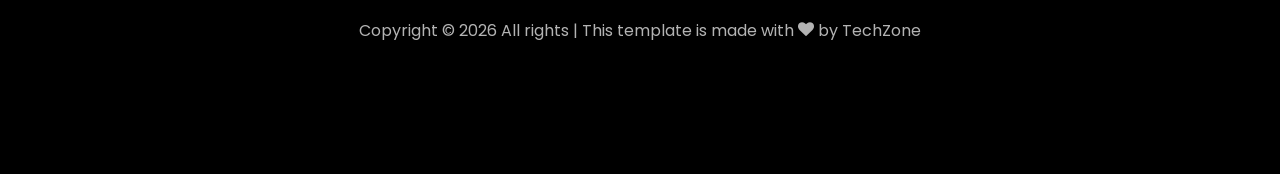
==== commit 74487f70: "Update index.html" ====
--- a/index.html
+++ b/index.html
@@ -486,7 +486,7 @@
 						</div>
 						<h3 class="mb-4">Download Resume</h3>
 						<p><a
-								href="https://drive.google.com/file/d/1N-YKaVZnh9N8dNSkDrEl505l-NC6AlPC/view?usp=sharing">resumelink</a>
+								href="https://drive.google.com/file/d/1kLLyDADGix1uyQpzCoUHo6wz2REtGaJG/view?usp=sharing">resumelink</a>
 						</p>
 					</div>
 				</div>
@@ -503,7 +503,7 @@
 						<li class="ftco-animate normal-txt">Find me on </li>
 						<li class="ftco-animate"><a href="https://www.youtube.com/@nihaldharpure6897"><span
 									class="icon-youtube"></span></a></li>
-						<li class="ftco-animate"><a href="www.linkedin.com/in/nihaldharpur"><span
+						<li class="ftco-animate"><a href="https://linkedin.com/in/nihaldharpur"><span
 									class="icon-linkedin"></span></a></li>
 						<li class="ftco-animate"><a href="https://www.instagram.com/nihal_dharpure_"><span
 									class="icon-instagram"></span></a></li>
